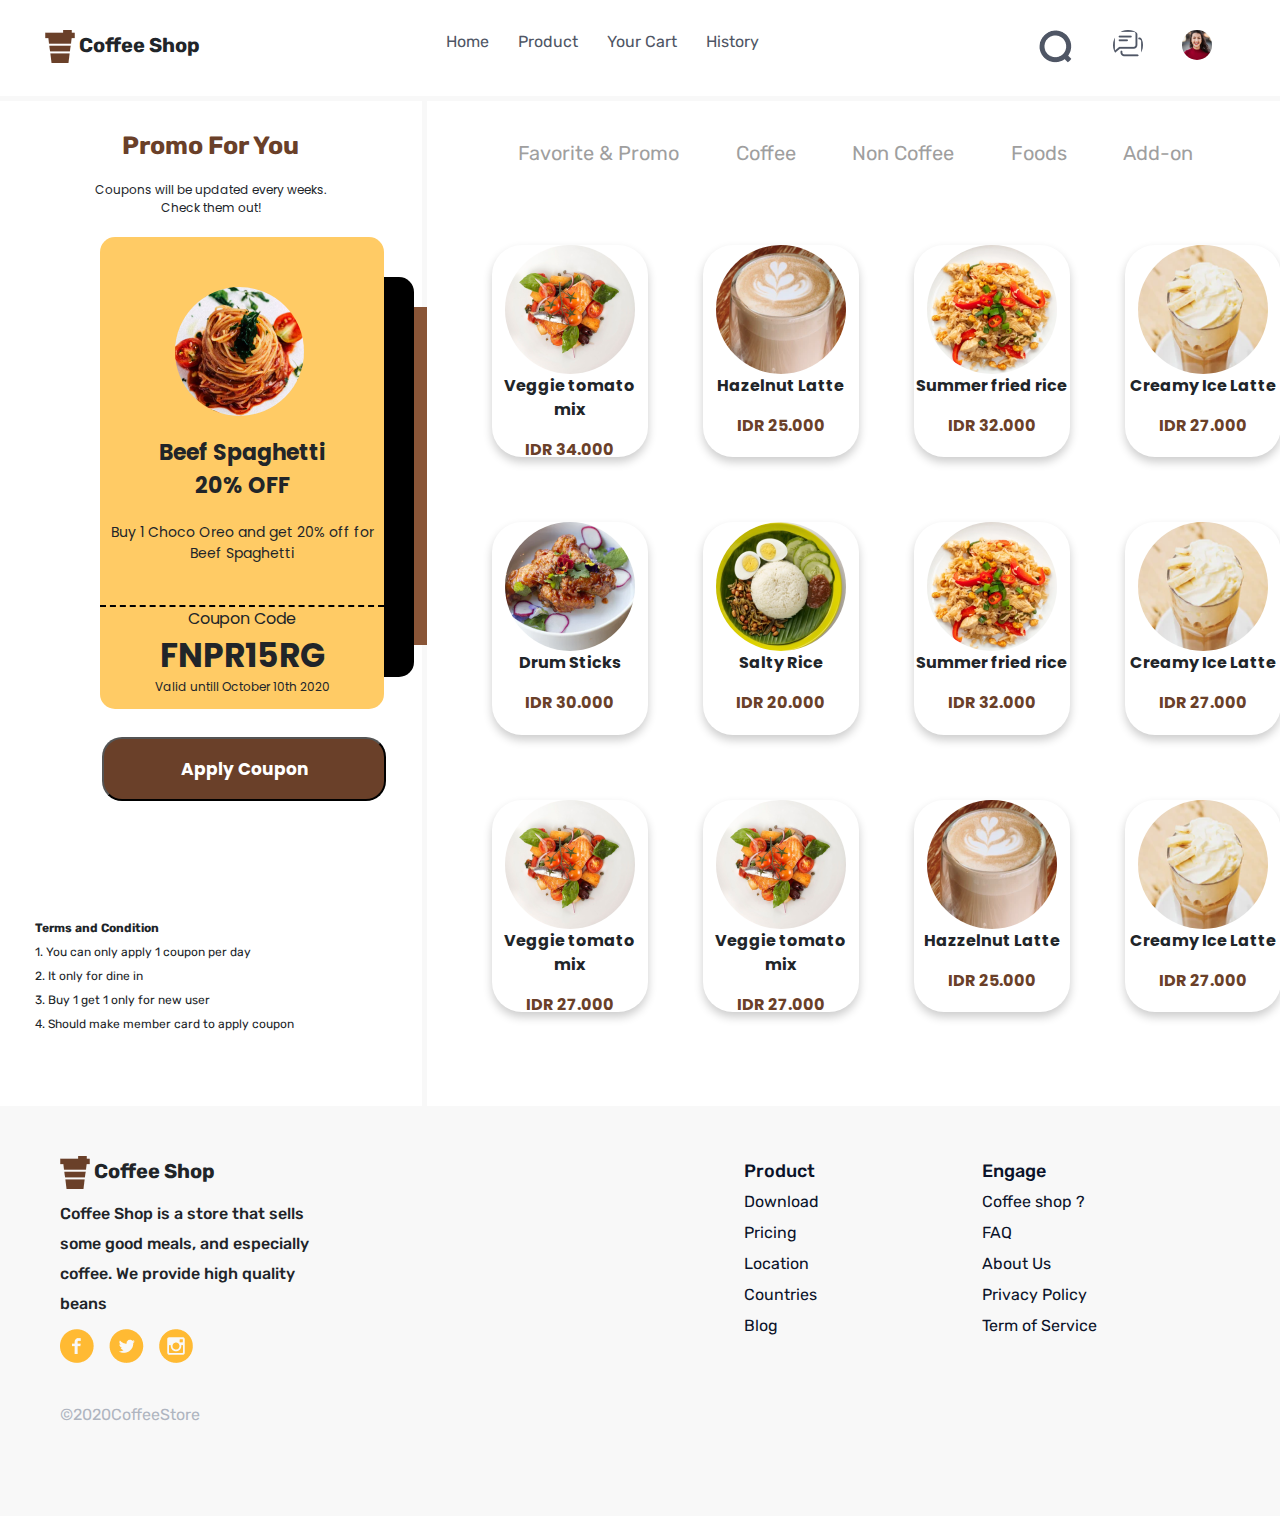
==== index.html @ 40603856 "Add Costumer page Header, Main, Footer" ====
<!DOCTYPE html>
<html lang="en">
  <head>
    <meta charset="UTF-8" />
    <meta name="viewport" content="width=device-width, initial-scale=1.0" />
    <title>Coffee Shop</title>
    <link
      rel="stylesheet"
      href="https://maxcdn.bootstrapcdn.com/bootstrap/4.0.0/css/bootstrap.min.css"
      integrity="sha384-Gn5384xqQ1aoWXA+058RXPxPg6fy4IWvTNh0E263XmFcJlSAwiGgFAW/dAiS6JXm"
      crossorigin="anonymous"
    />
    <link rel="stylesheet" href="css/bootstrap-grid.min.css">
    <link rel="preconnect" href="https://fonts.gstatic.com">
    <link href="https://fonts.googleapis.com/css2?family=Rubik&display=swap" rel="stylesheet">
    <link href="https://fonts.googleapis.com/css2?family=Poppins:wght@300;400&display=swap" rel="stylesheet">
    <link rel="stylesheet" href="css/style.css" />
  </head>
  <body>
    <div class="flex-container">
      <!-- Start header -->
      <header>
        <div class="header-logo"> 
          <img src="img/coffe.png">
           Coffee Shop
        </div>

        <div class="menu-header">
          <div class="home"><a href="#">Home</a></div>
          <div class="product"><a href="#">Product</a></div>
          <div class="cart"><a href="#">Your Cart</a></div>
          <div class="history"><a href="#">History</a></div>
        </div>
          <div class="nav-header">
            <div><a href="#"><img src="img/search.png"></a></div>
            <div><a href="#"><img src="img/chat.png"></a></div>
            <div><a href="#" ><img src="img/profile.png"></a></div>
          </div>
      </header>
      <!-- End header -->
      <!-- Start Main -->
      <main>
        <div class="container-fluid">
          <div class="row">
            <div class="col-4 main-promo">
              <div class="promo-text">Promo For You</div>
              <div class="promo-desc">
                <li>Coupons will be updated every weeks.</li> 
                <li>Check them out! </li> 
              </div>
              <div class="promo-content">
                <div class="flex-container">
                  <div class="box3"></div>
                  <div class="box2"></div>
                  <div class="box1">
                    <div class="add-content">
                      <div class="image-content"><img src="img/beefspaghetti.png"></div>
                      <div class="desc-content">
                        <div class="name-product">
                          Beef Spaghetti
                        </div>
                        <div class="disc-product">
                          20% OFF
                        </div>
                      </div>
                      <div class="disc-content">
                        Buy 1 Choco Oreo and get 20% off for Beef Spaghetti
                      </div>
                    </div>
                    <div class="bottom">
                      <div class="image-content">
                        Coupon Code
                      </div>
                      <div class="desc-content">
                        FNPR15RG
                      </div>
                      <div class="disc-content">
                        Valid untill October 10th 2020
                      </div>
                    </div>
                  </div>
                </div>
              </div>
              <div>
                <button type="button" class="add-coupon">Apply Coupon</button>
              </div>
              <div class="desc-coupon">
                Terms and Condition
                <li> 1. You can only apply 1 coupon per day</li>
                <li>2. It only for dine in</li>
                <li>3. Buy 1 get 1 only for new user</li>
                <li>4. Should make member card to apply coupon</li>
              </div>
            </div>
            <div class="col-8 main-product">
              <div class="add-content">
                <div class="favorit"><a href="#">Favorite & Promo</a></div>
                <div class="coffee"><a href="#">Coffee</a></div>
                <div class="non-coffe"><a href="#">Non Coffee</a></div>
                <div class="foods"><a href="#">Foods</a></div>
                <div class="add-on"><a href="#">Add-on</a></div>
              </div>
              <div class="card-grid">
                <div class="flex-container">
                  <div class="item1">
                    <img src="img/Veggie tomato mix.png">
                      <p class="name">Veggie tomato mix</p>
                      <p class="price">IDR 34.000</p>
                    
                    
                  </div>
                  <div class="item2">
                    <img src="img/hazelnutlatte.png">
                      <p class="name">Hazelnut Latte</p>
                      <p class="price">IDR 25.000</p>
                    
                  </div>
                  <div class="item3">
                    <img src="img/summerfriedrice.png">
                      <p class="name">Summer fried rice</p>
                      <p class="price">IDR 32.000</p>
                    
                    
                  </div>
                  <div class="item4">
                    <img src="img/creamyicelatte.png">
                      <p class="name">Creamy Ice Latte</p>
                      <p class="price">IDR 27.000</p>
                   
                  </div>
                  <div class="item5">
                    <img src="img/drumstick.png">
                      <p class="name">Drum Sticks</p>
                      <p class="price">IDR 30.000</p>
                    
                  </div>
                  <div class="item6">
                    <img src="img/saltyrice.png">
                      <p class="name">Salty Rice</p>
                      <p class="price">IDR 20.000</p>
                   
                  </div>
                  <div class="item7">
                    <img src="img/summerfriedrice.png">
                      <p class="name">Summer fried rice</p>
                      <p class="price">IDR 32.000</p>
                   
                  </div>
                  <div class="item8">
                    <img src="img/creamyicelatte.png">
                      <p class="name">Creamy Ice Latte</p>
                      <p class="price">IDR 27.000</p>
                   
                  </div>
                  <div class="item9">
                    <img src="img/Veggie tomato mix.png">
                      <p class="name">Veggie tomato mix</p>
                      <p class="price">IDR 27.000</p>
                    
                  </div>
                  <div class="item10">
                    <img src="img/Veggie tomato mix.png">
                      <p class="name">Veggie tomato mix</p>
                      <p class="price">IDR 27.000</p>
                    
                  </div>
                  <div class="item11">
                    <img src="img/hazelnutlatte.png">
                      <p class="name">Hazzelnut Latte</p>
                      <p class="price">IDR 25.000</p>
                    
                  </div>
                  <div class="item12">
                    <img src="img/creamyicelatte.png">
                      <p class="name">Creamy Ice Latte</p>
                      <p class="price">IDR 27.000</p>
                    
                  </div>
                </div>
              </div>
      
            </div>
          </div>
        </div>
      </main>
      <!-- End Main -->
      <!-- Footer -->
      <footer>
        <div class="footer-profile">
          <div class="profile-logo"><img src="img/coffe.png" alt="">
            Coffee Shop
          </div>
          <div class="profile-desc">
            Coffee Shop is a store that sells some good meals, and especially coffee. We provide high quality beans
          </div>
          <div class="profile-social">
            <div><a href="#" ><img src="img/facebook.png"></a></div>
            <div><a href="#" ><img src="img/twitter.png"></a></div>
            <div><a href="#" ><img src="img/instagram.png"></a></div>
          </div>
          <div class="copyright">&copy;2020CoffeeStore</div>
        </div>
        <div class="footer-product">Product
          <div><a href="#">Download</a></div>
          <div><a href="#">Pricing</a></div>
          <div><a href="#">Location</a></div>
          <div><a href="#">Countries</a></div>
          <div><a href="#">Blog</a></div>
        </div>
        <div class="footer-product">Engage
          <div><a href="#">Coffee shop ?</a></div>
          <div><a href="#">FAQ</a></div>
          <div><a href="#">About Us</a></div>
          <div><a href="#">Privacy Policy</a></div>
          <div><a href="#">Term of Service</a></div>
        </div>
      </footer>
      <!-- End Footer -->
    </div>

    <!-- Start Javascript online bootstrap -->
    <!-- <script src="https://code.jquery.com/jquery-3.2.1.slim.min.js" integrity="sha384-KJ3o2DKtIkvYIK3UENzmM7KCkRr/rE9/Qpg6aAZGJwFDMVNA/GpGFF93hXpG5KkN" crossorigin="anonymous"></script>
    <script src="https://cdnjs.cloudflare.com/ajax/libs/popper.js/1.12.9/umd/popper.min.js" integrity="sha384-ApNbgh9B+Y1QKtv3Rn7W3mgPxhU9K/ScQsAP7hUibX39j7fakFPskvXusvfa0b4Q" crossorigin="anonymous"></script>
    <script src="https://maxcdn.bootstrapcdn.com/bootstrap/4.0.0/js/bootstrap.min.js" integrity="sha384-JZR6Spejh4U02d8jOt6vLEHfe/JQGiRRSQQxSfFWpi1MquVdAyjUar5+76PVCmYl" crossorigin="anonymous"></script> -->
  <!-- End Javascript -->
  </body>
</html>
---- css/style.css ----
.flex-container {
  box-sizing: border-box;
  font-family: "Poppins", sans-serif;
}
.flex-container header {
  font-family: "Rubik", sans-serif;
  background-color: white;
  padding: 30px;
  display: flex;
  justify-content: space-between;
}
.flex-container .item1 img,
.flex-container .item2 img,
.flex-container .item3 img,
.flex-container .item4 img,
.flex-container .item5 img,
.flex-container .item6 img,
.flex-container .item7 img,
.flex-container .item8 img,
.flex-container .item9 img,
.flex-container .item10 img,
.flex-container .item11 img,
.flex-container .item12 img {
  border-radius: 50%;
}
.flex-container .item1 p.price,
.flex-container .item2 p.price,
.flex-container .item3 p.price,
.flex-container .item4 p.price,
.flex-container .item5 p.price,
.flex-container .item6 p.price,
.flex-container .item7 p.price,
.flex-container .item8 p.price,
.flex-container .item9 p.price,
.flex-container .item10 p.price,
.flex-container .item11 p.price,
.flex-container .item12 p.price {
  color: #6a4029;
}
header .header-logo {
  font-family: "Rubik", sans-serif;
  font-weight: bold;
  font-size: 20px;
  margin-left: 15px;
}
header .menu-header {
  color: #6a4029;
  width: 30%;
  display: flex;
  flex-direction: row;
  justify-content: space-evenly;
  flex-wrap: wrap;
}
header .menu-header .home a {
  color: #6a4029;
}
header .menu-header a:link,
header .menu-header a:visited {
  color: #4f5665;

  text-decoration: none;
}
header .menu-header a:hover {
  color: #6a4029;
}
.menu-header div {
  margin-left: 5px;
}
.home:hover,
.product:hover,
.cart:hover,
.history:hover {
  font-weight: bold;
}
header .nav-header {
  width: 250px;
  display: flex;
  flex-direction: row;
  justify-content: space-evenly;
}
header .nav-header img {
  border-radius: 50%;
}
.flex-container footer {
  display: flex;
  align-items: flex-start;
  padding: 60px;
  font-family: "Rubik", sans-serif;
  background-color: #f8f8f8;
}
footer .footer-profile {
  font-family: "Rubik", sans-serif;
  flex: 3;
  display: flex;
  flex-direction: column;
  justify-content: space-between;
}
.footer-profile .profile-logo {
  font-weight: bold;
  font-size: 20px;
  margin-bottom: 10px;
}
.footer-profile .profile-desc {
  font-family: "Rubik", sans-serif;
  width: 39%;
  font-weight: 500;
  font-size: 16px;
  line-height: 30px;
  margin-bottom: 10px;
}
.footer-profile .profile-social {
  display: flex;
  flex-direction: row;
  justify-content: start;
  margin-bottom: 40px;
}
.profile-social a {
  margin-right: 15px;
}
.footer-profile .copyright {
  color: #afb5c0;
}
footer .footer-product {
  flex: 1;
  width: 20%;
  font-family: "Rubik", sans-serif;
  font-style: normal;
  font-weight: 500;
  font-size: 18px;
  line-height: 30px;
  color: #0b132a;
  height: 300px;
  margin-right: 10px;
}
.footer-product div a:link,
.footer-product div a:visited {
  color: #0b132a;
  font-weight: normal;
  font-size: 16px;
  line-height: 30px;
  margin-bottom: 7px;
  text-decoration: none;
}
.footer-product div a:hover {
  color: #6a4029;
  font-weight: bold;
}
.footer-product div a {
  color: #4f5665;
}
main {
  border-top: #f8f8f8 solid 5px;
  height: 1000px;
}
.main-promo {
  border-right: #f8f8f8 solid 5px;
  height: 1005px;
  background-color: white;
}
.promo-text {
  text-align: center;
  color: #6a4029;
  margin-top: 30px;
  font-family: "Rubik", sans-serif;
  font-style: normal;
  font-weight: bold;
  font-size: 25px;
  line-height: 30px;
}
.promo-desc {
  font-family: "Poppins", sans-serif;
  font-style: normal;
  font-weight: normal;
  font-size: 12px;
  line-height: 18px;
  text-align: center;
  padding: 20px;
}
.promo-desc li {
  list-style-type: none;
}
.promo-content .flex-container {
  background-color: white;
  height: 500px;
  display: flex;
}
.box1 {
  position: absolute;
  height: 472px;
  width: 284px;
  left: 100px;
  background-color: #ffcb65;
  border-radius: 15px;
}
.box1 .add-content {
  height: 320px;
  border-bottom: black dashed 2px;
}
.add-content .image-content {
  margin-top: 50px;
  margin-left: 75px;
}
.add-content .image-content img {
  border-radius: 50%;
}
.add-content .desc-content {
  font-family: "Poppins", sans-serif;
  font-style: normal;
  font-weight: bold;
  font-size: 22px;
  text-align: center;
  margin-top: 20px;
}
.add-content .disc-content {
  font-family: "Poppins", sans-serif;
  font-style: normal;
  font-weight: normal;
  font-size: 14px;
  text-align: center;
  margin-top: 20px;
}
.box1 .bottom {
  height: 150px;
}
.bottom .image-content {
  font-family: "Poppins", sans-serif;
  font-style: normal;
  font-weight: normal;
  font-size: 16px;
  text-align: center;
}
.bottom .desc-content {
  font-family: "Poppins", sans-serif;
  font-style: normal;
  font-weight: bold;
  font-size: 33px;
  text-align: center;
}
.bottom .disc-content {
  font-family: "Poppins", sans-serif;
  font-style: normal;
  font-weight: normal;
  font-size: 12px;
  line-height: 101.34%;
  text-align: center;
}
.box2 {
  position: absolute;
  width: 284px;
  height: 400px;
  background-color: black;
  margin-top: 40px;
  left: 130px;
  border-radius: 15px;
}
.box3 {
  position: absolute;
  background-color: #895537;
  width: 284px;
  height: 338px;
  margin-top: 70px;
  left: 160px;
  border-radius: 15px;
}
.add-coupon {
  width: 284px;
  height: 64px;
  margin-left: 87px;
  top: 840px;
  background: #6a4029;
  border-radius: 20px;
  font-family: "Poppins", sans-serif;
  font-style: normal;
  font-weight: bold;
  font-size: 17px;
  line-height: 25px;
  color: white;
}
.desc-coupon {
  margin-top: 120px;
  margin-left: 20px;
  font-family: "Rubik", sans-serif;
  font-style: normal;
  font-weight: bold;
  font-size: 12px;
  line-height: 14px;
}
.desc-coupon li {
  list-style-type: none;
  font-weight: normal;
  margin-top: 10px;
}
.main-product {
  background-color: white;
}
.main-product .add-content {
  display: flex;
  flex-direction: row;
  justify-content: space-evenly;
  flex-wrap: wrap;
  font-family: "Rubik", sans-serif;
  font-style: normal;
  font-weight: normal;
  font-size: 20px;
  line-height: 24px;
  padding: 20px;
  margin-top: 20px;
}
.main-product .add-content div {
  margin-left: 5px;
}
.main-product .add-content a:link,
.main-product .add-content a:visited {
  color: #9f9f9f;
  text-decoration: none;
}
.main-product .add-content a:hover {
  color: #6a4029;
}

.favorit:hover,
.coffee:hover,
.non-coffe:hover,
.foods:hover,
.add-on:hover {
  font-weight: bold;
  border-bottom: 3px solid #6a4029;
}
.card-grid .flex-container {
  display: grid;
  grid-template-columns: repeat(4, 1fr);
  grid-gap: 5px;
}
.card-grid div div {
  height: 212.4067840576172px;
  width: 156px;
  left: 554px;
  top: 311.6610107421875px;
  border-radius: 30px;
  font-weight: bold;
  margin-left: 50px;
  margin-top: 60px;
  text-align: center;
  box-shadow: 0 5px 10px 0 rgba(0, 0, 0, 0.2);
}
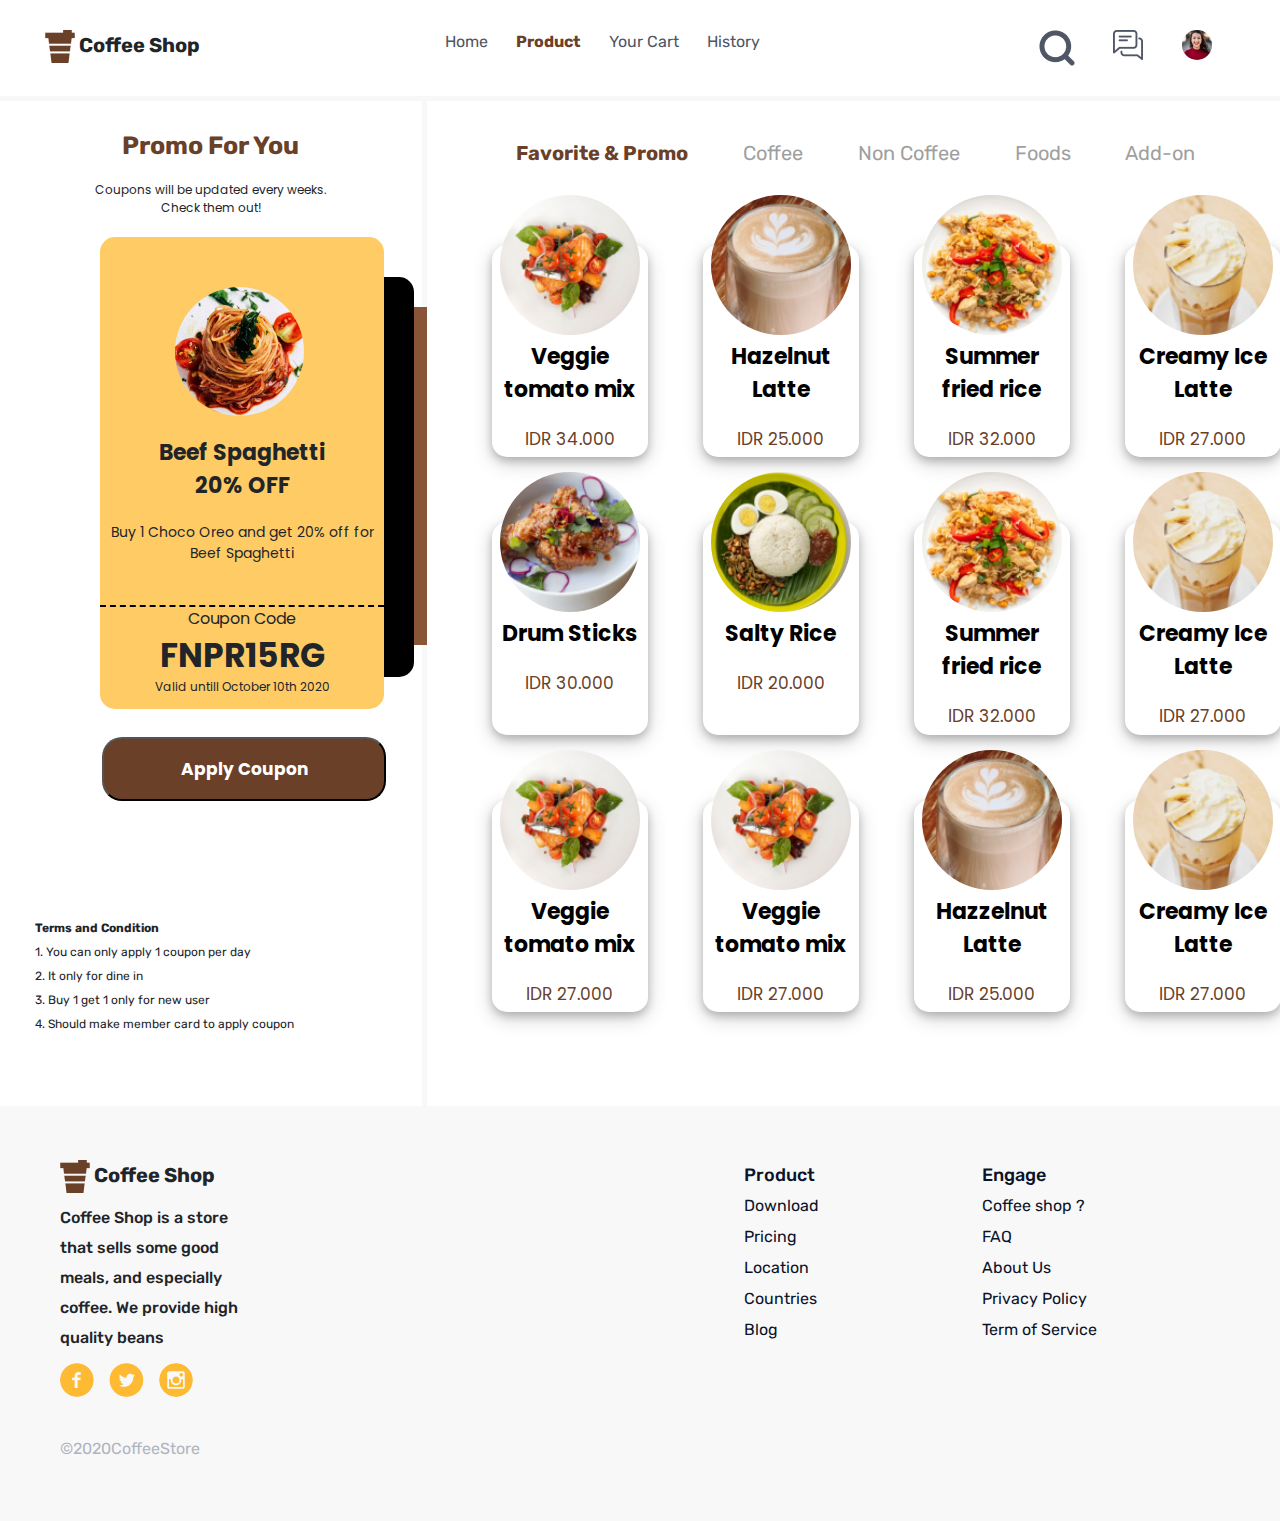
==== commit 52c14197: "Update Responsive web" ====
--- a/index.html
+++ b/index.html
@@ -3,202 +3,184 @@
   <head>
     <meta charset="UTF-8" />
     <meta name="viewport" content="width=device-width, initial-scale=1.0" />
-    <title>Coffee Shop</title>
+    <title>Kang Kopi</title>
     <link
       rel="stylesheet"
       href="https://maxcdn.bootstrapcdn.com/bootstrap/4.0.0/css/bootstrap.min.css"
       integrity="sha384-Gn5384xqQ1aoWXA+058RXPxPg6fy4IWvTNh0E263XmFcJlSAwiGgFAW/dAiS6JXm"
       crossorigin="anonymous"
     />
-    <link rel="stylesheet" href="css/bootstrap-grid.min.css">
-    <link rel="preconnect" href="https://fonts.gstatic.com">
-    <link href="https://fonts.googleapis.com/css2?family=Rubik&display=swap" rel="stylesheet">
-    <link href="https://fonts.googleapis.com/css2?family=Poppins:wght@300;400&display=swap" rel="stylesheet">
-    <link rel="stylesheet" href="css/style.css" />
+    <link rel="stylesheet" href="./assets/css/style.css" />
   </head>
   <body>
-    <div class="flex-container">
-      <!-- Start header -->
-      <header>
-        <div class="header-logo"> 
-          <img src="img/coffe.png">
-           Coffee Shop
-        </div>
-
-        <div class="menu-header">
-          <div class="home"><a href="#">Home</a></div>
-          <div class="product"><a href="#">Product</a></div>
-          <div class="cart"><a href="#">Your Cart</a></div>
-          <div class="history"><a href="#">History</a></div>
-        </div>
-          <div class="nav-header">
-            <div><a href="#"><img src="img/search.png"></a></div>
-            <div><a href="#"><img src="img/chat.png"></a></div>
-            <div><a href="#" ><img src="img/profile.png"></a></div>
+    <header>
+      <div class="header-logo d-none d-md-block"> 
+        <img src="./assets/img/coffe.png" alt="">
+          Coffee Shop
+      </div>
+      <div class="header-logo d-md-none"> 
+        <img src="./assets/img/coffe.png" alt="">
+      </div>
+      <div class="menu-header">
+        <div class="home"><a href="#">Home</a></div>
+        <div class="product"><a href="index.html">Product</a></div>
+        <div class="cart"><a href="payment.html">Your Cart</a></div>
+        <div class="history"><a href="history.html">History</a></div>
+      </div>
+      <div class="d-none d-sm-block">
+        <div class="notif-header">
+          <div><a href="#"><img src="./assets/img/search.png" alt=""></a></div>
+          <div><a href="#"><img src="./assets/img/chat.png" alt=""></a></div>
+          <div><a href="profile.html" ><img src="./assets/img/profile.png" alt="" style="border-radius: 50%;"></a></div>
+        </div>
+      </div>
+    </header>
+    <!-- Start main -->
+    <main>
+      <div class="container-fluid">
+        <div class="row">
+          <div class="col-4 main-promo">
+            <div class="promo-text">Promo For You</div>
+            <div class="promo-desc">
+              <li>Coupons will be updated every weeks.</li> 
+              <li>Check them out! </li> 
+            </div>
+            <div class="promo-content">
+              <div class="flex-container">
+                <div class="box3" ></div>
+                <div class="box2"></div>
+                <div class="box1">
+                  <div class="add-content">
+                    <div class="image-content"><img src="./assets/img/beefspaghetti.png" alt=""></div>
+                    <div class="desc-content">
+                      <div class="name-product">
+                        Beef Spaghetti
+                      </div>
+                      <div class="disc-product">
+                        20% OFF
+                      </div>
+                    </div>
+                    <div class="disc-content">
+                      Buy 1 Choco Oreo and get 20% off for Beef Spaghetti
+                    </div>
+                  </div>
+                  <div class="bottom">
+                    <div class="image-content">
+                      Coupon Code
+                    </div>
+                    <div class="desc-content">
+                      FNPR15RG
+                    </div>
+                    <div class="disc-content">
+                      Valid untill October 10th 2020
+                    </div>
+                  </div>
+                </div>
+              </div>
+            </div>
+            <div>
+              <button type="button" class="add-coupon">Apply Coupon</button>
+            </div>
+            <div class="desc-coupon">
+              Terms and Condition
+              <li> 1. You can only apply 1 coupon per day</li>
+              <li>2. It only for dine in</li>
+              <li>3. Buy 1 get 1 only for new user</li>
+              <li>4. Should make member card to apply coupon</li>
+            </div>
           </div>
-      </header>
-      <!-- End header -->
-      <!-- Start Main -->
-      <main>
-        <div class="container-fluid">
-          <div class="row">
-            <div class="col-4 main-promo">
-              <div class="promo-text">Promo For You</div>
-              <div class="promo-desc">
-                <li>Coupons will be updated every weeks.</li> 
-                <li>Check them out! </li> 
+          <div class="col-8 main-product">
+            <div class="add-content">
+              <div class="favorit"><a href="#">Favorite & Promo</a></div>
+              <div class="coffee"><a href="#">Coffee</a></div>
+              <div class="non-coffe"><a href="#">Non Coffee</a></div>
+              <div class="foods"><a href="#">Foods</a></div>
+              <div class="add-on"><a href="#">Add-on</a></div>
+            </div>
+            <div class="card-grid">
+              <div class="flex-container">
+                <a href="product-details.html">
+                <div class="item1">
+                  <img src="assets/img/Veggie tomato mix.png">
+                    <p class="name">Veggie tomato mix</p>
+                    <p class="price">IDR 34.000</p>
+                </div>
+                </a>
+                <div class="item2">
+                  <img src="assets/img/hazelnutlatte.png">
+                    <p class="name">Hazelnut Latte</p>
+                    <p class="price">IDR 25.000</p>
+                </div>
+                <div class="item3">
+                  <img src="assets/img/summerfriedrice.png">
+                    <p class="name">Summer fried rice</p>
+                    <p class="price">IDR 32.000</p>
+                </div>
+                <div class="item4">
+                  <img src="assets/img/creamyicelatte.png">
+                    <p class="name">Creamy Ice Latte</p>
+                    <p class="price">IDR 27.000</p>     
+                </div>
+                <div class="item5">
+                  <img src="assets/img/drumstick.png">
+                    <p class="name">Drum Sticks</p>
+                    <p class="price">IDR 30.000</p>  
+                </div>
+                <div class="item6">
+                  <img src="assets/img/saltyrice.png">
+                    <p class="name">Salty Rice</p>
+                    <p class="price">IDR 20.000</p>
+                </div>
+                <div class="item7">
+                  <img src="assets/img/summerfriedrice.png">
+                    <p class="name">Summer fried rice</p>
+                    <p class="price">IDR 32.000</p>
+                </div>
+                <div class="item8">
+                  <img src="assets/img/creamyicelatte.png">
+                    <p class="name">Creamy Ice Latte</p>
+                    <p class="price">IDR 27.000</p>
+                </div>
+                <div class="item9">
+                  <img src="assets/img/Veggie tomato mix.png">
+                    <p class="name">Veggie tomato mix</p>
+                    <p class="price">IDR 27.000</p>
+                </div>
+                <div class="item10">
+                  <img src="assets/img/Veggie tomato mix.png">
+                    <p class="name">Veggie tomato mix</p>
+                    <p class="price">IDR 27.000</p>
+                </div>
+                <div class="item11">
+                  <img src="assets/img/hazelnutlatte.png">
+                    <p class="name">Hazzelnut Latte</p>
+                    <p class="price">IDR 25.000</p>
+                </div>
+                <div class="item12">
+                  <img src="assets/img/creamyicelatte.png">
+                    <p class="name">Creamy Ice Latte</p>
+                    <p class="price">IDR 27.000</p>   
+                </div>
               </div>
-              <div class="promo-content">
-                <div class="flex-container">
-                  <div class="box3"></div>
-                  <div class="box2"></div>
-                  <div class="box1">
-                    <div class="add-content">
-                      <div class="image-content"><img src="img/beefspaghetti.png"></div>
-                      <div class="desc-content">
-                        <div class="name-product">
-                          Beef Spaghetti
-                        </div>
-                        <div class="disc-product">
-                          20% OFF
-                        </div>
-                      </div>
-                      <div class="disc-content">
-                        Buy 1 Choco Oreo and get 20% off for Beef Spaghetti
-                      </div>
-                    </div>
-                    <div class="bottom">
-                      <div class="image-content">
-                        Coupon Code
-                      </div>
-                      <div class="desc-content">
-                        FNPR15RG
-                      </div>
-                      <div class="disc-content">
-                        Valid untill October 10th 2020
-                      </div>
-                    </div>
-                  </div>
-                </div>
-              </div>
-              <div>
-                <button type="button" class="add-coupon">Apply Coupon</button>
-              </div>
-              <div class="desc-coupon">
-                Terms and Condition
-                <li> 1. You can only apply 1 coupon per day</li>
-                <li>2. It only for dine in</li>
-                <li>3. Buy 1 get 1 only for new user</li>
-                <li>4. Should make member card to apply coupon</li>
-              </div>
-            </div>
-            <div class="col-8 main-product">
-              <div class="add-content">
-                <div class="favorit"><a href="#">Favorite & Promo</a></div>
-                <div class="coffee"><a href="#">Coffee</a></div>
-                <div class="non-coffe"><a href="#">Non Coffee</a></div>
-                <div class="foods"><a href="#">Foods</a></div>
-                <div class="add-on"><a href="#">Add-on</a></div>
-              </div>
-              <div class="card-grid">
-                <div class="flex-container">
-                  <div class="item1">
-                    <img src="img/Veggie tomato mix.png">
-                      <p class="name">Veggie tomato mix</p>
-                      <p class="price">IDR 34.000</p>
-                    
-                    
-                  </div>
-                  <div class="item2">
-                    <img src="img/hazelnutlatte.png">
-                      <p class="name">Hazelnut Latte</p>
-                      <p class="price">IDR 25.000</p>
-                    
-                  </div>
-                  <div class="item3">
-                    <img src="img/summerfriedrice.png">
-                      <p class="name">Summer fried rice</p>
-                      <p class="price">IDR 32.000</p>
-                    
-                    
-                  </div>
-                  <div class="item4">
-                    <img src="img/creamyicelatte.png">
-                      <p class="name">Creamy Ice Latte</p>
-                      <p class="price">IDR 27.000</p>
-                   
-                  </div>
-                  <div class="item5">
-                    <img src="img/drumstick.png">
-                      <p class="name">Drum Sticks</p>
-                      <p class="price">IDR 30.000</p>
-                    
-                  </div>
-                  <div class="item6">
-                    <img src="img/saltyrice.png">
-                      <p class="name">Salty Rice</p>
-                      <p class="price">IDR 20.000</p>
-                   
-                  </div>
-                  <div class="item7">
-                    <img src="img/summerfriedrice.png">
-                      <p class="name">Summer fried rice</p>
-                      <p class="price">IDR 32.000</p>
-                   
-                  </div>
-                  <div class="item8">
-                    <img src="img/creamyicelatte.png">
-                      <p class="name">Creamy Ice Latte</p>
-                      <p class="price">IDR 27.000</p>
-                   
-                  </div>
-                  <div class="item9">
-                    <img src="img/Veggie tomato mix.png">
-                      <p class="name">Veggie tomato mix</p>
-                      <p class="price">IDR 27.000</p>
-                    
-                  </div>
-                  <div class="item10">
-                    <img src="img/Veggie tomato mix.png">
-                      <p class="name">Veggie tomato mix</p>
-                      <p class="price">IDR 27.000</p>
-                    
-                  </div>
-                  <div class="item11">
-                    <img src="img/hazelnutlatte.png">
-                      <p class="name">Hazzelnut Latte</p>
-                      <p class="price">IDR 25.000</p>
-                    
-                  </div>
-                  <div class="item12">
-                    <img src="img/creamyicelatte.png">
-                      <p class="name">Creamy Ice Latte</p>
-                      <p class="price">IDR 27.000</p>
-                    
-                  </div>
-                </div>
-              </div>
-      
             </div>
           </div>
         </div>
-      </main>
-      <!-- End Main -->
-      <!-- Footer -->
-      <footer>
-        <div class="footer-profile">
-          <div class="profile-logo"><img src="img/coffe.png" alt="">
-            Coffee Shop
-          </div>
-          <div class="profile-desc">
-            Coffee Shop is a store that sells some good meals, and especially coffee. We provide high quality beans
-          </div>
-          <div class="profile-social">
-            <div><a href="#" ><img src="img/facebook.png"></a></div>
-            <div><a href="#" ><img src="img/twitter.png"></a></div>
-            <div><a href="#" ><img src="img/instagram.png"></a></div>
-          </div>
-          <div class="copyright">&copy;2020CoffeeStore</div>
+      </div>
+    </main>
+    <footer>
+      <div class="footer-profile">
+        <div class="profile-logo"><img src="./assets/img/coffe.png" alt="">
+          Coffee Shop
+        </div>
+        <div class="profile-desc">
+          Coffee Shop is a store that sells some good meals, and especially coffee. We provide high quality beans
+        </div>
+        <div class="profile-social">
+          <div><a href="#" ><img src="./assets/img/facebook.png" alt=""></a></div>
+          <div><a href="#" ><img src="./assets/img/twitter.png" alt=""></a></div>
+          <div><a href="#" ><img src="./assets/img/instagram.png" alt=""></a></div>
+        </div>
+        <div class="copyright">&copy;2020CoffeeStore</div>
         </div>
         <div class="footer-product">Product
           <div><a href="#">Download</a></div>
@@ -214,14 +196,6 @@
           <div><a href="#">Privacy Policy</a></div>
           <div><a href="#">Term of Service</a></div>
         </div>
-      </footer>
-      <!-- End Footer -->
-    </div>
-
-    <!-- Start Javascript online bootstrap -->
-    <!-- <script src="https://code.jquery.com/jquery-3.2.1.slim.min.js" integrity="sha384-KJ3o2DKtIkvYIK3UENzmM7KCkRr/rE9/Qpg6aAZGJwFDMVNA/GpGFF93hXpG5KkN" crossorigin="anonymous"></script>
-    <script src="https://cdnjs.cloudflare.com/ajax/libs/popper.js/1.12.9/umd/popper.min.js" integrity="sha384-ApNbgh9B+Y1QKtv3Rn7W3mgPxhU9K/ScQsAP7hUibX39j7fakFPskvXusvfa0b4Q" crossorigin="anonymous"></script>
-    <script src="https://maxcdn.bootstrapcdn.com/bootstrap/4.0.0/js/bootstrap.min.js" integrity="sha384-JZR6Spejh4U02d8jOt6vLEHfe/JQGiRRSQQxSfFWpi1MquVdAyjUar5+76PVCmYl" crossorigin="anonymous"></script> -->
-  <!-- End Javascript -->
+    </footer>
   </body>
 </html>
--- a/assets/css/style.css
+++ b/assets/css/style.css
@@ -0,0 +1,872 @@
+@import url("https://fonts.googleapis.com/css2?family=Rubik&display=swap");
+@import url("https://fonts.googleapis.com/css2?family=Poppins&display=swap");
+/*------- Start Header and Footer ------*/
+header {
+  font-family: "Rubik", sans-serif;
+  background-color: white;
+  border-bottom: #f8f8f8 solid 5px;
+  padding: 30px;
+  display: flex;
+  justify-content: space-between;
+  position: fixed;
+  width: 100%;
+  top: 0px;
+  z-index: 1;
+}
+header .header-logo.d-none.d-md-block {
+  font-weight: bold;
+  font-size: 20px;
+  margin-left: 15px;
+}
+header .menu-header {
+  color: #6a4029;
+  width: 30%;
+  display: flex;
+  flex-direction: row;
+  justify-content: space-evenly;
+  flex-wrap: wrap;
+}
+header div.menu-header .product a {
+  font-weight: bold;
+  color: #6a4029;
+}
+.main-product div.add-content .favorit a {
+  font-weight: bold;
+  color: #6a4029;
+  border-bottom: #6a4029;
+}
+header .menu-header a:link,
+header .menu-header a:visited {
+  color: #4f5665;
+
+  text-decoration: none;
+}
+header .menu-header a:hover {
+  color: #6a4029;
+}
+.menu-header div {
+  margin-left: 5px;
+}
+header .menu-header a:link,
+header .menu-header a:visited {
+  color: #4f5665;
+
+  text-decoration: none;
+}
+header .menu-header a:hover {
+  color: #6a4029;
+}
+.menu-header div {
+  margin-left: 5px;
+}
+.home:hover,
+.product:hover,
+.cart:hover,
+.history:hover {
+  font-weight: bold;
+}
+header .notif-header {
+  width: 250px;
+  display: flex;
+  flex-direction: row;
+  justify-content: space-evenly;
+}
+footer {
+  display: flex;
+  align-items: flex-start;
+  padding: 60px;
+  font-family: "Rubik", sans-serif;
+  background-color: #f8f8f8;
+}
+footer .footer-profile {
+  font-family: "Rubik", sans-serif;
+  flex: 3;
+  display: flex;
+  flex-direction: column;
+  justify-content: space-between;
+}
+.footer-profile .profile-logo {
+  font-weight: bold;
+  font-size: 20px;
+  margin-bottom: 10px;
+}
+.footer-profile .profile-desc {
+  width: 200px;
+  font-weight: 500;
+  font-size: 16px;
+  line-height: 30px;
+  margin-bottom: 10px;
+}
+.footer-profile .profile-social {
+  display: flex;
+  flex-direction: row;
+  justify-content: start;
+  margin-bottom: 40px;
+}
+.profile-social a {
+  margin-right: 15px;
+}
+.profile-social a img {
+  border-radius: 50%;
+}
+.footer-profile .copyright {
+  color: #afb5c0;
+}
+footer .footer-product {
+  flex: 1;
+  width: 20%;
+  font-family: "Rubik", sans-serif;
+  font-style: normal;
+  font-weight: 500;
+  font-size: 18px;
+  line-height: 30px;
+  color: #0b132a;
+  height: 300px;
+  margin-right: 10px;
+}
+.footer-product div a:link,
+.footer-product div a:visited {
+  color: #0b132a;
+  font-weight: normal;
+  font-size: 16px;
+  line-height: 30px;
+  margin-bottom: 7px;
+  text-decoration: none;
+}
+.footer-product div a:hover {
+  color: #6a4029;
+  font-weight: bold;
+}
+.footer-product div a {
+  color: #4f5665;
+}
+/* =========================batas style header dan footer================================================== */
+main {
+  height: 1000px;
+  margin-top: 100px;
+}
+.flex-container .item1 img,
+.flex-container .item2 img,
+.flex-container .item3 img,
+.flex-container .item4 img,
+.flex-container .item5 img,
+.flex-container .item6 img,
+.flex-container .item7 img,
+.flex-container .item8 img,
+.flex-container .item9 img,
+.flex-container .item10 img,
+.flex-container .item11 img,
+.flex-container .item12 img {
+  border-radius: 50%;
+}
+.flex-container .item1 p.price,
+.flex-container .item2 p.price,
+.flex-container .item3 p.price,
+.flex-container .item4 p.price,
+.flex-container .item5 p.price,
+.flex-container .item6 p.price,
+.flex-container .item7 p.price,
+.flex-container .item8 p.price,
+.flex-container .item9 p.price,
+.flex-container .item10 p.price,
+.flex-container .item11 p.price,
+.flex-container .item12 p.price {
+  color: #6a4029;
+}
+/* =============================== main promo ============================================================ */
+.main-promo {
+  border-right: #f8f8f8 solid 5px;
+  height: 1005px;
+  background-color: white;
+}
+.promo-text {
+  text-align: center;
+  color: #6a4029;
+  margin-top: 30px;
+  font-family: "Rubik", sans-serif;
+  font-style: normal;
+  font-weight: bold;
+  font-size: 25px;
+  line-height: 30px;
+}
+.promo-desc {
+  font-family: "Poppins", sans-serif;
+  font-style: normal;
+  font-weight: normal;
+  font-size: 12px;
+  line-height: 18px;
+  text-align: center;
+  padding: 20px;
+}
+.promo-desc li {
+  list-style-type: none;
+}
+.promo-content .flex-container {
+  background-color: white;
+  height: 500px;
+  display: flex;
+}
+.box1 {
+  position: absolute;
+  height: 472px;
+  width: 284px;
+  left: 100px;
+  background-color: #ffcb65;
+  border-radius: 15px;
+}
+.box1 .add-content {
+  height: 320px;
+  border-bottom: black dashed 2px;
+}
+.add-content .image-content {
+  margin-top: 50px;
+  margin-left: 75px;
+}
+.add-content .image-content img {
+  border-radius: 50%;
+}
+.add-content .desc-content {
+  font-family: "Poppins", sans-serif;
+  font-style: normal;
+  font-weight: bold;
+  font-size: 22px;
+  text-align: center;
+  margin-top: 20px;
+}
+.add-content .disc-content {
+  font-family: "Poppins", sans-serif;
+  font-style: normal;
+  font-weight: normal;
+  font-size: 14px;
+  text-align: center;
+  margin-top: 20px;
+}
+
+.box1 .bottom {
+  height: 150px;
+}
+.bottom .image-content {
+  font-family: "Poppins", sans-serif;
+  font-style: normal;
+  font-weight: normal;
+  font-size: 16px;
+  text-align: center;
+}
+.bottom .desc-content {
+  font-family: "Poppins", sans-serif;
+  font-style: normal;
+  font-weight: bold;
+  font-size: 33px;
+  text-align: center;
+}
+.bottom .disc-content {
+  font-family: "Poppins", sans-serif;
+  font-style: normal;
+  font-weight: normal;
+  font-size: 12px;
+  line-height: 101.34%;
+  text-align: center;
+}
+.box2 {
+  position: absolute;
+  width: 284px;
+  height: 400px;
+  background-color: black;
+  margin-top: 40px;
+  left: 130px;
+  border-radius: 15px;
+}
+.box3 {
+  position: absolute;
+  background-color: #895537;
+  width: 284px;
+  height: 338px;
+  margin-top: 70px;
+  left: 160px;
+  border-radius: 15px;
+}
+.add-coupon {
+  width: 284px;
+  height: 64px;
+  margin-left: 87px;
+  top: 840px;
+  background: #6a4029;
+  border-radius: 20px;
+  font-family: "Poppins", sans-serif;
+  font-style: normal;
+  font-weight: bold;
+  font-size: 17px;
+  line-height: 25px;
+  color: white;
+}
+.desc-coupon {
+  margin-top: 120px;
+  margin-left: 20px;
+  font-family: "Rubik", sans-serif;
+  font-style: normal;
+  font-weight: bold;
+  font-size: 12px;
+  line-height: 14px;
+}
+.desc-coupon li {
+  list-style-type: none;
+  font-weight: normal;
+  margin-top: 10px;
+}
+/* =============================== main product =============================== */
+.main-product {
+  background-color: white;
+  overflow: auto;
+}
+.main-product .add-content {
+  display: flex;
+  flex-direction: row;
+  justify-content: space-evenly;
+  flex-wrap: wrap;
+  font-family: "Rubik", sans-serif;
+  font-style: normal;
+  font-weight: normal;
+  font-size: 20px;
+  line-height: 24px;
+  padding: 20px;
+  margin-top: 20px;
+}
+.main-product .add-content div {
+  margin-left: 5px;
+}
+.main-product .add-content a:link,
+.main-product .add-content a:visited {
+  color: #9f9f9f;
+  text-decoration: none;
+}
+.main-product .add-content a:hover {
+  color: #6a4029;
+}
+.favorit:hover,
+.coffee:hover,
+.non-coffe:hover,
+.foods:hover,
+.add-on:hover {
+  font-weight: bold;
+  border-bottom: 3px solid #6a4029;
+}
+.card-grid .flex-container {
+  display: grid;
+  grid-template-columns: repeat(4, 1fr);
+  grid-gap: 5px;
+}
+.card-grid div div {
+  width: 156px;
+  height: 212.41px;
+  margin-left: 50px;
+  margin-top: 60px;
+  text-align: center;
+  border-radius: 15px;
+  color: black;
+  box-shadow: 0 4px 8px 0 rgba(0, 0, 0, 0.2), 0 6px 20px 0 rgba(0, 0, 0, 0.19);
+}
+.card-grid div div img {
+  position: relative;
+  left: 0;
+  top: -50px;
+  width: 140px;
+  height: 140px;
+}
+.card-grid div div .name {
+  position: relative;
+  top: -50px;
+  font-family: "Poppins";
+  font-style: normal;
+  font-weight: bold;
+  font-size: 22px;
+  padding: 5px;
+}
+.card-grid div div .price {
+  position: relative;
+  top: -50px;
+  font-family: "Poppins", sans-serif;
+  font-style: normal;
+  font-size: 17px;
+}
+
+/* -----------------product-detail------------------ */
+main {
+  border-top: 1px solid #e0e0e2;
+}
+main .container {
+  margin-top: 20px;
+  text-align: left;
+}
+main .container .row .picture-detail {
+  font-size: 14px !important;
+  border: 1px solid black;
+}
+
+.name-product {
+  /* color: #6a4029; */
+  font-weight: 700;
+}
+
+main .container .row .product-detail .information-product {
+  margin-top: 70px;
+  margin-left: -15px;
+}
+
+main .container .row .product-detail .information-store {
+  margin-top: 52px;
+  font-size: 20px;
+}
+
+main .container .row .all-detail {
+  height: 960px;
+  top: 0px;
+}
+
+main .container .row .all-detail .status-payment {
+  top: 20px;
+}
+
+main .container .row .all-detail .group-status {
+  margin-top: 30px !important;
+}
+
+main .container .row .all-detail .information-detail {
+  width: 40px;
+  height: 40px;
+  align-items: center !important;
+  background-color: #6a4029;
+  border-radius: 50px;
+  padding-top: 7px;
+  padding-left: 10px;
+}
+
+.checkout {
+  margin-left: 120px;
+}
+.payment {
+  margin-left: 10px;
+}
+
+main .container .row .all-detail .product-information {
+  position: relative;
+  margin-top: 70px;
+  line-height: 60px;
+}
+main .container .row .all-detail .product-information .title-product {
+  font-weight: 900;
+  font-size: 52px;
+}
+main .container .row .all-detail .price-product {
+  font-weight: 500;
+  font-size: 34px;
+}
+
+main .container .row .all-detail .desc-product {
+  font-size: 18px;
+  line-height: 34px;
+}
+.empty-border {
+  position: absolute;
+  top: 0px;
+  margin-left: 20px;
+  border-bottom: 2px solid #e0e0e2;
+  width: 360px;
+  height: 40px;
+}
+
+.pic-product {
+  width: 413px;
+  height: 670px;
+}
+
+.payment-cek {
+  width: 20px;
+  height: 20px;
+}
+
+.select-form {
+  text-align: left;
+  margin-left: -15px;
+}
+
+.form-buy {
+  height: 63px !important;
+}
+
+.delivery {
+  margin-top: 30px;
+}
+
+.form-row {
+  margin-top: 30px;
+  margin-left: -20px !important;
+}
+
+.input-prepend-append {
+  margin-top: 30px;
+  border: 1px solid #9f9f9f;
+  border-radius: 10px;
+}
+
+.number_passengers {
+  border: none !important;
+  margin-left: 1px;
+  margin-right: 1px;
+}
+
+.add-to-cart {
+  margin-left: -15px;
+}
+
+.button-cart {
+  margin-top: 30px;
+  margin-left: 15px;
+}
+
+.btn-cart {
+  width: 308px;
+  font-size: 18px !important;
+  font-weight: 900 !important;
+  height: 62px !important;
+  background-color: #ffba33 !important;
+  color: #6a4029 !important;
+  border-radius: 10px !important;
+}
+.button-payment {
+  margin-top: 30px;
+  margin-left: -15px;
+}
+
+.btn-payment {
+  font-size: 18px !important;
+  font-weight: 900 !important;
+  height: 62px !important;
+  color: white !important;
+  border-radius: 10px !important;
+}
+.btn-checkout {
+  font-size: 18px !important;
+  font-weight: 900 !important;
+  height: 62px !important;
+  background-color: #6a4029 !important;
+  color: white !important;
+  border-radius: 10px !important;
+}
+
+/* --------------Payment CSS-------------- */
+
+main .flex-container.main {
+  display: flex;
+  flex-direction: row;
+  background-image: url("../img/bg1.png");
+  background-size: cover;
+  background-repeat: no-repeat;
+  height: 1100px;
+  margin-top: 10px;
+}
+main .kiri {
+  flex: 1;
+}
+.kiri .top {
+  font-family: Rubik;
+  font-style: normal;
+  font-weight: bold;
+  font-size: 40px;
+  line-height: 47px;
+  color: white;
+  text-shadow: 3px 4px black;
+  padding: 5%;
+  margin-left: 7%;
+  width: 50%;
+}
+.kiri .bot {
+  width: 70%;
+  background-color: white;
+  border-radius: 5%;
+  margin-left: 12%;
+}
+.kiri .bot .line1 {
+  font-family: Poppins;
+  font-style: normal;
+  font-weight: bold;
+  font-size: 35px;
+  line-height: 52px;
+  text-align: center;
+  padding-top: 10%;
+  color: #362115;
+}
+.kiri .bot .line2 .wrapper {
+  display: grid;
+  grid-template-columns: repeat(1, 1fr);
+  gap: 10px;
+  padding-bottom: 40px;
+  padding-top: 70px;
+  margin-left: 5%;
+  border-bottom: lightgray solid 2px;
+  width: 90%;
+}
+.kiri .bot .flex-container {
+  height: 110px;
+  display: flex;
+  justify-content: space-between;
+}
+.kiri .bot .flex-container img {
+  height: auto;
+  width: 80%;
+  border-radius: 15%;
+}
+.kiri .bot .flex-container div {
+  font-family: Poppins;
+  font-size: 17px;
+}
+.kiri .bot .line3 .wrapper,
+.kiri .bot .line4 .wrapper {
+  display: flex;
+  justify-content: space-between;
+  width: 90%;
+  margin-left: 5%;
+  padding-top: 20px;
+  padding-bottom: 30px;
+}
+.kanan.line3,
+.kanan.line4 {
+  text-align: right;
+}
+.kiri .line3 {
+  font-family: "Poppins";
+  font-size: 20px;
+  line-height: 30px;
+  color: #362115;
+}
+.kiri .line4 {
+  font-family: Poppins;
+  font-weight: bold;
+  font-size: 30px;
+  line-height: 45px;
+  color: #362115;
+}
+main .kanan.main {
+  flex: 1;
+  margin-top: 170px;
+  margin-right: 10%;
+}
+.kanan .address .top {
+  display: flex;
+  justify-content: space-between;
+  width: 80%;
+  margin-bottom: 15px;
+}
+.address .top .address {
+  font-family: Poppins;
+  font-weight: bold;
+  font-size: 25px;
+  letter-spacing: 0.1ch;
+  color: white;
+  text-shadow: 2px 2px black;
+}
+.address .top .edit {
+  font-family: Poppins;
+  font-weight: 500;
+  font-size: 15px;
+  color: white;
+}
+.address .bot {
+  background-color: white;
+  width: 80%;
+  border-radius: 15px;
+  height: 200px;
+  padding-left: 5%;
+  padding-right: 5%;
+  box-shadow: 0 4px 8px 0 rgba(0, 0, 0, 0.5), 0 6px 20px 0 rgba(0, 0, 0, 0.59);
+}
+.address .bot p {
+  font-family: Poppins;
+  font-size: 18px;
+  line-height: 30px;
+  padding-top: 10px;
+}
+.address .bot .mid {
+  border-top: gray solid 3px;
+  border-bottom: gray solid 3px;
+}
+.address .bot .mid p {
+  padding-top: 10px;
+  width: 90%;
+}
+.top.payment {
+  font-family: Poppins;
+  font-weight: 550;
+  font-size: 25px;
+  color: white;
+  text-shadow: black 2px 2px;
+  margin-top: 50px;
+}
+.bot.payment {
+  font-family: Poppins;
+  font-style: normal;
+  font-weight: normal;
+  font-size: 20px;
+  line-height: 30px;
+  background-color: white;
+  border-radius: 15px;
+  width: 80%;
+  padding: 1%;
+  box-shadow: 0 4px 8px 0 rgba(0, 0, 0, 0.5), 0 6px 20px 0 rgba(0, 0, 0, 0.59);
+}
+.bot.payment div {
+  margin-top: 10px;
+  margin-bottom: 10px;
+}
+.bot.payment .form-check.cod img {
+  background-color: #ffba33;
+  padding: 10px;
+  border-radius: 10px;
+  height: 45px;
+  width: 45px;
+}
+.bot.payment .form-check.kartu img {
+  background-color: #f47b0a;
+  padding: 10px;
+  border-radius: 10px;
+  width: 45px;
+  height: 40px;
+}
+.bot.payment .form-check.bank img {
+  background-color: #895537;
+  padding: 10px;
+  border-radius: 10px;
+  width: 45px;
+  height: 40px;
+}
+.confirm {
+  margin-top: 50px;
+  width: 80%;
+}
+.confirm button {
+  width: 100%;
+  height: 70px;
+  border-radius: 15px;
+  background-color: #6a4029;
+  box-shadow: 0 4px 8px 0 rgba(0, 0, 0, 0.5), 0 6px 20px 0 rgba(0, 0, 0, 0.59);
+  font-family: Poppins;
+  font-weight: bold;
+  font-size: 20px;
+  text-align: center;
+  color: white;
+}
+
+/*---------------- history -------------*/
+main .jumbotron-history {
+  background-image: url("../img/history.png");
+}
+
+main .jumbotron-history .container {
+  /* position: absolute; */
+  text-align: center;
+  margin-top: 40px;
+}
+
+main .jumbotron-history .container .title-history {
+  font-size: 35px;
+  font-weight: 700;
+  color: white;
+}
+main .jumbotron-history .container .description-history {
+  margin-top: -10px;
+}
+main .jumbotron-history .container .desc-history {
+  font-size: 16px;
+  font-weight: 400;
+  color: white;
+}
+
+main .jumbotron-history .container .row {
+  /* margin-top: 98px; */
+  align-items: center;
+  margin-left: 40px;
+}
+
+.icon-history {
+  position: absolute;
+  top: -15px;
+  /* right: px; */
+}
+
+.card-history {
+  width: 450px;
+  height: 106px;
+  border-radius: 30px;
+  background-color: white;
+  text-align: left;
+  margin-right: 90px;
+  margin-top: 70px;
+}
+
+.current-history {
+  width: 450px;
+  height: 106px;
+  border-radius: 30px;
+  background-color: rgba(250, 250, 250, 0.613) !important;
+  text-align: left;
+  margin-right: 90px;
+}
+
+.cancel-card {
+  width: 35px;
+  height: 35px;
+  padding-left: 12px;
+  padding-top: 5px;
+  border-radius: 50px;
+  margin-left: 48px;
+  background-color: #ffba33;
+  right: 10px;
+}
+
+.cancel-history {
+  width: 10px;
+  height: 10px;
+}
+
+.delete-card {
+  width: 35px;
+  height: 35px;
+  padding-left: 10px;
+  padding-top: 5px;
+  border-radius: 50px;
+  /* margin-left: 28px; */
+  background-color: #6a4029;
+  right: 50px;
+}
+
+.delete-history {
+  width: 14px;
+  height: 16px;
+}
+
+.photo-history {
+  margin-top: 20px;
+  margin-bottom: auto;
+  width: 76px;
+  height: 63px;
+  border-radius: 50px;
+}
+
+.about-history {
+  margin-left: 20px;
+  margin-top: 10px;
+  line-height: 8px;
+}
+
+.history-title {
+  font-size: 16px;
+  font-weight: 700;
+  line-height: 5px;
+}
+.history-price {
+  font-size: 14px;
+  color: #895537;
+}
+.history-ordered {
+  font-size: 14px;
+  color: #895537;
+}
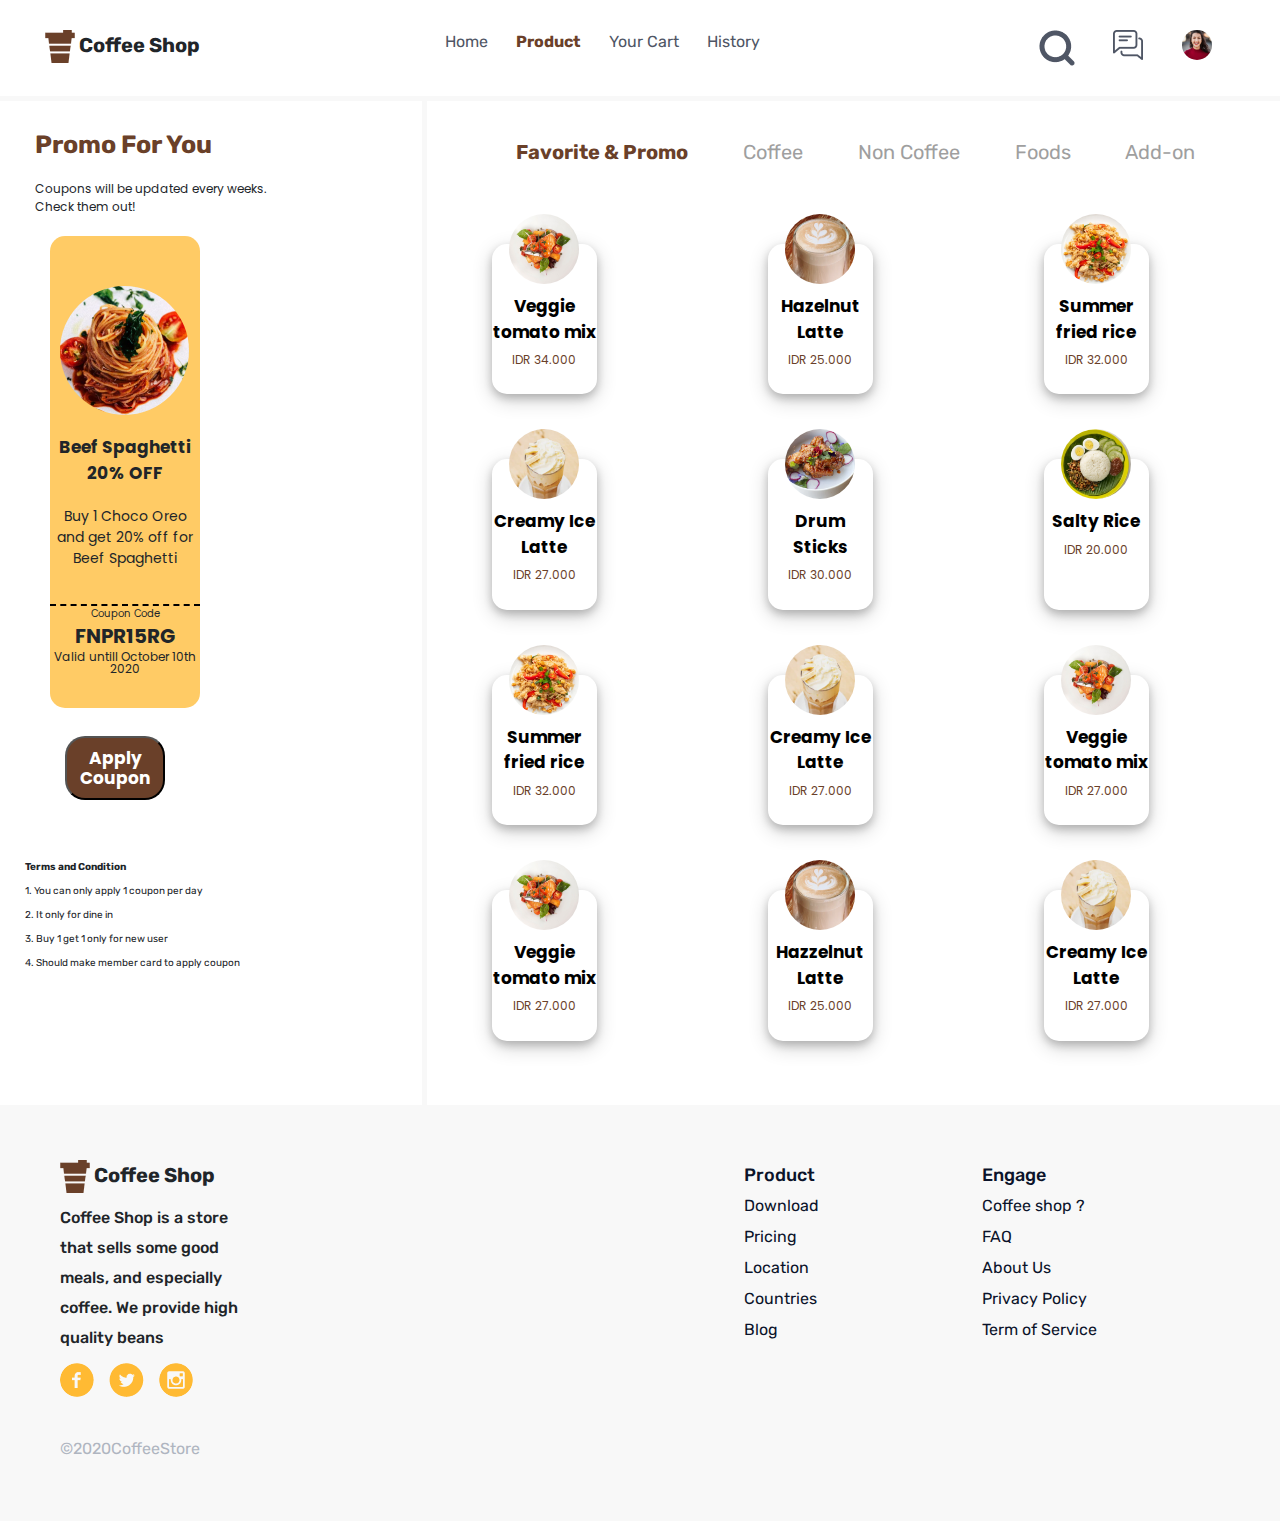
==== commit 09af505e: "Update Code" ====
--- a/index.html
+++ b/index.html
@@ -3,7 +3,7 @@
   <head>
     <meta charset="UTF-8" />
     <meta name="viewport" content="width=device-width, initial-scale=1.0" />
-    <title>Kang Kopi</title>
+    <title>Coffee Shop</title>
     <link
       rel="stylesheet"
       href="https://maxcdn.bootstrapcdn.com/bootstrap/4.0.0/css/bootstrap.min.css"
@@ -24,7 +24,7 @@
       <div class="menu-header">
         <div class="home"><a href="#">Home</a></div>
         <div class="product"><a href="index.html">Product</a></div>
-        <div class="cart"><a href="payment.html">Your Cart</a></div>
+        <div class="cart"><a href="#">Your Cart</a></div>
         <div class="history"><a href="history.html">History</a></div>
       </div>
       <div class="d-none d-sm-block">
@@ -33,6 +33,9 @@
           <div><a href="#"><img src="./assets/img/chat.png" alt=""></a></div>
           <div><a href="profile.html" ><img src="./assets/img/profile.png" alt="" style="border-radius: 50%;"></a></div>
         </div>
+      </div>
+      <div class="d-sm-none">
+        <div><a href="#"><img src="./assets/img/menu.png" alt=""></img></a></div>
       </div>
     </header>
     <!-- Start main -->
--- a/assets/css/style.css
+++ b/assets/css/style.css
@@ -140,6 +140,41 @@
 .footer-product div a {
   color: #4f5665;
 }
+/* Media Query Header */
+@media (max-width: 420px) {
+  .header-menu div {
+    font-size: 10px;
+  }
+  .footer-profile {
+    margin-left: -30px;
+    height: 200px;
+  }
+  .footer-profile .profile-logo {
+    font-size: 12px;
+  }
+  .footer-profile .profile-desc {
+    font-size: 11px;
+    line-height: 10px;
+    width: 100px;
+  }
+  footer .footer-product {
+    position: relative;
+    font-size: 15px;
+    line-height: 20px;
+    margin-left: 10px;
+    left: 50px;
+  }
+  .copyright {
+    font-size: 10px;
+  }
+  .footer-product div a:link {
+    font-size: 10px;
+    line-height: 20px;
+  }
+  .footer-profile .profile-social img {
+    width: 20px;
+  }
+}
 /* =========================batas style header dan footer================================================== */
 main {
   height: 1000px;
@@ -388,485 +423,288 @@
   font-style: normal;
   font-size: 17px;
 }
+/* Media Query */
+@media (max-width: 1300px) {
+  .promo-text {
+    text-align: left;
+    margin-left: 20px;
+  }
+  .promo-desc {
+    text-align: left;
+  }
+  .promo-content .flex-container {
+    height: 500px;
+  }
+  .box1 {
+    height: 472px;
+    width: 150px;
+    left: 50px;
+  }
+  .add-content .image-content {
+    margin-top: 50px;
+    margin-left: 10px;
+  }
+  .add-content .desc-content {
+    font-size: 17px;
+  }
+  .add-content .three {
+    font-size: 10px;
+  }
+  .box1 .bottom {
+    height: 150px;
+  }
+  .bottom .image-content {
+    font-size: 10px;
+  }
+  .bottom .desc-content {
+    font-size: 20px;
+  }
+  .bottom .three {
+    font-size: 9px;
+  }
+  .box2 {
+    height: 0px;
+  }
+  .box3 {
+    height: 0px;
+  }
+  .add-coupon {
+    width: 100px;
+    height: 64px;
+    margin-left: 50px;
+    font-size: 10;
+    line-height: 20px;
+  }
+  .desc-coupon {
+    margin-top: 60px;
+    margin-left: 10px;
+    font-size: 10px;
+    line-height: 14px;
+  }
+  .card-grid .flex-container {
+    grid-template-columns: repeat(3, 1fr);
+  }
+  .card-grid div div {
+    width: 105px;
+    height: 150.41px;
+  }
+  .card-grid div div img {
+    width: 70px;
+    height: 70px;
+    top: -30px;
+  }
+  .card-grid div div .name {
+    font-size: 17px;
+    top: -20px;
+    padding: 0px;
+  }
+  .card-grid div div .price {
+    font-size: 12px;
+    top: -30px;
+  }
+  .flex-container .discount {
+    bottom: 175px;
+    left: 65px;
+    width: 50px;
+    font-size: 20px;
+    line-height: 30px;
+  }
+}
+@media (max-width: 780px) {
+  .card-grid .flex-container {
+    grid-template-columns: repeat(2, 1fr);
+  }
+  .card-grid div div {
+    width: 70px;
+    height: 80.41px;
+  }
+  .card-grid div div img {
+    width: 50px;
+    height: 50px;
+    top: -30px;
+  }
+  .card-grid div div .name {
+    font-size: 10px;
+    top: -30px;
+    padding: 1px;
+  }
+  .card-grid div div .price {
+    font-size: 8px;
+    top: -40px;
+  }
+  .bot {
+    margin-top: 10px;
+    font-size: 10px;
+  }
+  .flex-container .discount {
+    bottom: 145px;
+    left: 45px;
+    width: 30px;
+    font-size: 15px;
+    line-height: 20px;
+  }
+}
+@media (max-width: 650px) {
+  .box1 {
+    width: 130px;
+    left: 18px;
+  }
+  .image-content img {
+    width: 90px;
+    margin-left: 10px;
+  }
+  .add-coupon {
+    margin-left: 0px;
+  }
+  .header-menu div {
+    font-size: 15px;
+  }
+  footer .footer-profile {
+    width: 200px;
+  }
+  footer .profile-desc {
+    font-size: 111px;
+    line-height: 10px;
+    width: 50px;
+    padding: 5px;
+  }
+}
+/* ======================================== for phone media ============================================== */
+@media (max-width: 420px) {
+  .promo-text {
+    text-align: center;
+    margin-left: 0px;
+    font-size: 15px;
+    background-color: lightyellow;
+    border-radius: 17px;
+  }
+  .promo-desc {
+    text-align: center;
+    font-size: 5px;
+    margin-left: -15px;
+    width: 120px;
+  }
+  .promo-desc li {
+    margin: 0 0 0 0;
+  }
+  .promo-content .flex-container {
+    height: 200px;
+  }
+  .box1 {
+    height: 302px;
+    width: 100px;
+    left: 5px;
+  }
+  .box1 .add-content {
+    height: 190px;
+  }
+  .add-content .image-content img {
+    margin-top: 0px;
+    margin-left: 10px;
+    width: 60px;
+  }
+  .add-content .desc-content {
+    font-size: 10px;
+  }
+  .add-content .three {
+    font-size: 6px;
+  }
+  .box1 .bottom {
+    height: 50px;
+  }
+  .bottom .image-content {
+    font-size: 8px;
+  }
+  .bottom .desc-content {
+    font-size: 10px;
+  }
+  .bottom .three {
+    font-size: 5px;
+    margin-left: 0px;
+  }
+  .box2 {
+    height: 0px;
+  }
+  .box3 {
+    height: 0px;
+  }
+  .add-coupon {
+    width: 50px;
+    height: 34px;
+    margin-left: 10px;
+    margin-top: 110px;
+    font-size: 10;
+    line-height: 10px;
+    font-size: 10px;
+  }
+  .desc-coupon {
+    margin-top: 60px;
+    margin-left: 10px;
+    font-size: 10px;
+    line-height: 14px;
+  }
+  .add-content div {
+    font-size: 10px;
+  }
+  .card-grid .flex-container {
+    grid-template-columns: repeat(2, 1fr);
+  }
+  .card-grid div div {
+    width: 50px;
+    height: 70.41px;
+  }
+  .card-grid div div img {
+    width: 40px;
+    height: 40px;
+    top: -15px;
+  }
+  .card-grid div div .name {
+    font-size: 8px;
+    top: -15px;
+  }
+  .card-grid div div .price {
+    font-size: 5px;
+    top: -30px;
+  }
+  .flex-container .discount {
+    bottom: 110px;
+    left: -20px;
+    width: 30px;
+    font-size: 7px;
+    line-height: 30px;
+  }
+  /* ======================================== MEDIA UNTUK FOOTER ====================================== */
 
-/* -----------------product-detail------------------ */
-main {
-  border-top: 1px solid #e0e0e2;
-}
-main .container {
-  margin-top: 20px;
-  text-align: left;
-}
-main .container .row .picture-detail {
-  font-size: 14px !important;
-  border: 1px solid black;
-}
-
-.name-product {
-  /* color: #6a4029; */
-  font-weight: 700;
-}
-
-main .container .row .product-detail .information-product {
-  margin-top: 70px;
-  margin-left: -15px;
-}
-
-main .container .row .product-detail .information-store {
-  margin-top: 52px;
-  font-size: 20px;
-}
-
-main .container .row .all-detail {
-  height: 960px;
-  top: 0px;
-}
-
-main .container .row .all-detail .status-payment {
-  top: 20px;
-}
-
-main .container .row .all-detail .group-status {
-  margin-top: 30px !important;
-}
-
-main .container .row .all-detail .information-detail {
-  width: 40px;
-  height: 40px;
-  align-items: center !important;
-  background-color: #6a4029;
-  border-radius: 50px;
-  padding-top: 7px;
-  padding-left: 10px;
-}
-
-.checkout {
-  margin-left: 120px;
-}
-.payment {
-  margin-left: 10px;
-}
-
-main .container .row .all-detail .product-information {
-  position: relative;
-  margin-top: 70px;
-  line-height: 60px;
-}
-main .container .row .all-detail .product-information .title-product {
-  font-weight: 900;
-  font-size: 52px;
-}
-main .container .row .all-detail .price-product {
-  font-weight: 500;
-  font-size: 34px;
-}
-
-main .container .row .all-detail .desc-product {
-  font-size: 18px;
-  line-height: 34px;
-}
-.empty-border {
-  position: absolute;
-  top: 0px;
-  margin-left: 20px;
-  border-bottom: 2px solid #e0e0e2;
-  width: 360px;
-  height: 40px;
-}
-
-.pic-product {
-  width: 413px;
-  height: 670px;
-}
-
-.payment-cek {
-  width: 20px;
-  height: 20px;
-}
-
-.select-form {
-  text-align: left;
-  margin-left: -15px;
-}
-
-.form-buy {
-  height: 63px !important;
-}
-
-.delivery {
-  margin-top: 30px;
-}
-
-.form-row {
-  margin-top: 30px;
-  margin-left: -20px !important;
-}
-
-.input-prepend-append {
-  margin-top: 30px;
-  border: 1px solid #9f9f9f;
-  border-radius: 10px;
-}
-
-.number_passengers {
-  border: none !important;
-  margin-left: 1px;
-  margin-right: 1px;
-}
-
-.add-to-cart {
-  margin-left: -15px;
-}
-
-.button-cart {
-  margin-top: 30px;
-  margin-left: 15px;
-}
-
-.btn-cart {
-  width: 308px;
-  font-size: 18px !important;
-  font-weight: 900 !important;
-  height: 62px !important;
-  background-color: #ffba33 !important;
-  color: #6a4029 !important;
-  border-radius: 10px !important;
-}
-.button-payment {
-  margin-top: 30px;
-  margin-left: -15px;
-}
-
-.btn-payment {
-  font-size: 18px !important;
-  font-weight: 900 !important;
-  height: 62px !important;
-  color: white !important;
-  border-radius: 10px !important;
-}
-.btn-checkout {
-  font-size: 18px !important;
-  font-weight: 900 !important;
-  height: 62px !important;
-  background-color: #6a4029 !important;
-  color: white !important;
-  border-radius: 10px !important;
-}
-
-/* --------------Payment CSS-------------- */
-
-main .flex-container.main {
-  display: flex;
-  flex-direction: row;
-  background-image: url("../img/bg1.png");
-  background-size: cover;
-  background-repeat: no-repeat;
-  height: 1100px;
-  margin-top: 10px;
-}
-main .kiri {
-  flex: 1;
-}
-.kiri .top {
-  font-family: Rubik;
-  font-style: normal;
-  font-weight: bold;
-  font-size: 40px;
-  line-height: 47px;
-  color: white;
-  text-shadow: 3px 4px black;
-  padding: 5%;
-  margin-left: 7%;
-  width: 50%;
-}
-.kiri .bot {
-  width: 70%;
-  background-color: white;
-  border-radius: 5%;
-  margin-left: 12%;
-}
-.kiri .bot .line1 {
-  font-family: Poppins;
-  font-style: normal;
-  font-weight: bold;
-  font-size: 35px;
-  line-height: 52px;
-  text-align: center;
-  padding-top: 10%;
-  color: #362115;
-}
-.kiri .bot .line2 .wrapper {
-  display: grid;
-  grid-template-columns: repeat(1, 1fr);
-  gap: 10px;
-  padding-bottom: 40px;
-  padding-top: 70px;
-  margin-left: 5%;
-  border-bottom: lightgray solid 2px;
-  width: 90%;
-}
-.kiri .bot .flex-container {
-  height: 110px;
-  display: flex;
-  justify-content: space-between;
-}
-.kiri .bot .flex-container img {
-  height: auto;
-  width: 80%;
-  border-radius: 15%;
-}
-.kiri .bot .flex-container div {
-  font-family: Poppins;
-  font-size: 17px;
-}
-.kiri .bot .line3 .wrapper,
-.kiri .bot .line4 .wrapper {
-  display: flex;
-  justify-content: space-between;
-  width: 90%;
-  margin-left: 5%;
-  padding-top: 20px;
-  padding-bottom: 30px;
-}
-.kanan.line3,
-.kanan.line4 {
-  text-align: right;
-}
-.kiri .line3 {
-  font-family: "Poppins";
-  font-size: 20px;
-  line-height: 30px;
-  color: #362115;
-}
-.kiri .line4 {
-  font-family: Poppins;
-  font-weight: bold;
-  font-size: 30px;
-  line-height: 45px;
-  color: #362115;
-}
-main .kanan.main {
-  flex: 1;
-  margin-top: 170px;
-  margin-right: 10%;
-}
-.kanan .address .top {
-  display: flex;
-  justify-content: space-between;
-  width: 80%;
-  margin-bottom: 15px;
-}
-.address .top .address {
-  font-family: Poppins;
-  font-weight: bold;
-  font-size: 25px;
-  letter-spacing: 0.1ch;
-  color: white;
-  text-shadow: 2px 2px black;
-}
-.address .top .edit {
-  font-family: Poppins;
-  font-weight: 500;
-  font-size: 15px;
-  color: white;
-}
-.address .bot {
-  background-color: white;
-  width: 80%;
-  border-radius: 15px;
-  height: 200px;
-  padding-left: 5%;
-  padding-right: 5%;
-  box-shadow: 0 4px 8px 0 rgba(0, 0, 0, 0.5), 0 6px 20px 0 rgba(0, 0, 0, 0.59);
-}
-.address .bot p {
-  font-family: Poppins;
-  font-size: 18px;
-  line-height: 30px;
-  padding-top: 10px;
-}
-.address .bot .mid {
-  border-top: gray solid 3px;
-  border-bottom: gray solid 3px;
-}
-.address .bot .mid p {
-  padding-top: 10px;
-  width: 90%;
-}
-.top.payment {
-  font-family: Poppins;
-  font-weight: 550;
-  font-size: 25px;
-  color: white;
-  text-shadow: black 2px 2px;
-  margin-top: 50px;
-}
-.bot.payment {
-  font-family: Poppins;
-  font-style: normal;
-  font-weight: normal;
-  font-size: 20px;
-  line-height: 30px;
-  background-color: white;
-  border-radius: 15px;
-  width: 80%;
-  padding: 1%;
-  box-shadow: 0 4px 8px 0 rgba(0, 0, 0, 0.5), 0 6px 20px 0 rgba(0, 0, 0, 0.59);
-}
-.bot.payment div {
-  margin-top: 10px;
-  margin-bottom: 10px;
-}
-.bot.payment .form-check.cod img {
-  background-color: #ffba33;
-  padding: 10px;
-  border-radius: 10px;
-  height: 45px;
-  width: 45px;
-}
-.bot.payment .form-check.kartu img {
-  background-color: #f47b0a;
-  padding: 10px;
-  border-radius: 10px;
-  width: 45px;
-  height: 40px;
-}
-.bot.payment .form-check.bank img {
-  background-color: #895537;
-  padding: 10px;
-  border-radius: 10px;
-  width: 45px;
-  height: 40px;
-}
-.confirm {
-  margin-top: 50px;
-  width: 80%;
-}
-.confirm button {
-  width: 100%;
-  height: 70px;
-  border-radius: 15px;
-  background-color: #6a4029;
-  box-shadow: 0 4px 8px 0 rgba(0, 0, 0, 0.5), 0 6px 20px 0 rgba(0, 0, 0, 0.59);
-  font-family: Poppins;
-  font-weight: bold;
-  font-size: 20px;
-  text-align: center;
-  color: white;
-}
-
-/*---------------- history -------------*/
-main .jumbotron-history {
-  background-image: url("../img/history.png");
-}
-
-main .jumbotron-history .container {
-  /* position: absolute; */
-  text-align: center;
-  margin-top: 40px;
-}
-
-main .jumbotron-history .container .title-history {
-  font-size: 35px;
-  font-weight: 700;
-  color: white;
-}
-main .jumbotron-history .container .description-history {
-  margin-top: -10px;
-}
-main .jumbotron-history .container .desc-history {
-  font-size: 16px;
-  font-weight: 400;
-  color: white;
-}
-
-main .jumbotron-history .container .row {
-  /* margin-top: 98px; */
-  align-items: center;
-  margin-left: 40px;
-}
-
-.icon-history {
-  position: absolute;
-  top: -15px;
-  /* right: px; */
-}
-
-.card-history {
-  width: 450px;
-  height: 106px;
-  border-radius: 30px;
-  background-color: white;
-  text-align: left;
-  margin-right: 90px;
-  margin-top: 70px;
-}
-
-.current-history {
-  width: 450px;
-  height: 106px;
-  border-radius: 30px;
-  background-color: rgba(250, 250, 250, 0.613) !important;
-  text-align: left;
-  margin-right: 90px;
-}
-
-.cancel-card {
-  width: 35px;
-  height: 35px;
-  padding-left: 12px;
-  padding-top: 5px;
-  border-radius: 50px;
-  margin-left: 48px;
-  background-color: #ffba33;
-  right: 10px;
-}
-
-.cancel-history {
-  width: 10px;
-  height: 10px;
-}
-
-.delete-card {
-  width: 35px;
-  height: 35px;
-  padding-left: 10px;
-  padding-top: 5px;
-  border-radius: 50px;
-  /* margin-left: 28px; */
-  background-color: #6a4029;
-  right: 50px;
-}
-
-.delete-history {
-  width: 14px;
-  height: 16px;
-}
-
-.photo-history {
-  margin-top: 20px;
-  margin-bottom: auto;
-  width: 76px;
-  height: 63px;
-  border-radius: 50px;
-}
-
-.about-history {
-  margin-left: 20px;
-  margin-top: 10px;
-  line-height: 8px;
-}
-
-.history-title {
-  font-size: 16px;
-  font-weight: 700;
-  line-height: 5px;
-}
-.history-price {
-  font-size: 14px;
-  color: #895537;
-}
-.history-ordered {
-  font-size: 14px;
-  color: #895537;
-}
+  .header-menu div {
+    font-size: 10px;
+  }
+  .footer-profile {
+    margin-left: -30px;
+    height: 200px;
+  }
+  .footer-profile .profile-logo {
+    font-size: 12px;
+  }
+  .footer-profile .profile-desc {
+    font-size: 11px;
+    line-height: 10px;
+    width: 100px;
+  }
+  footer .footer-product {
+    position: relative;
+    font-size: 15px;
+    line-height: 20px;
+    margin-left: 10px;
+    left: 50px;
+  }
+  .copyright {
+    font-size: 10px;
+  }
+  .footer-product div a:link {
+    font-size: 10px;
+    line-height: 20px;
+  }
+  .footer-profile .profile-social img {
+    width: 20px;
+  }
+}
